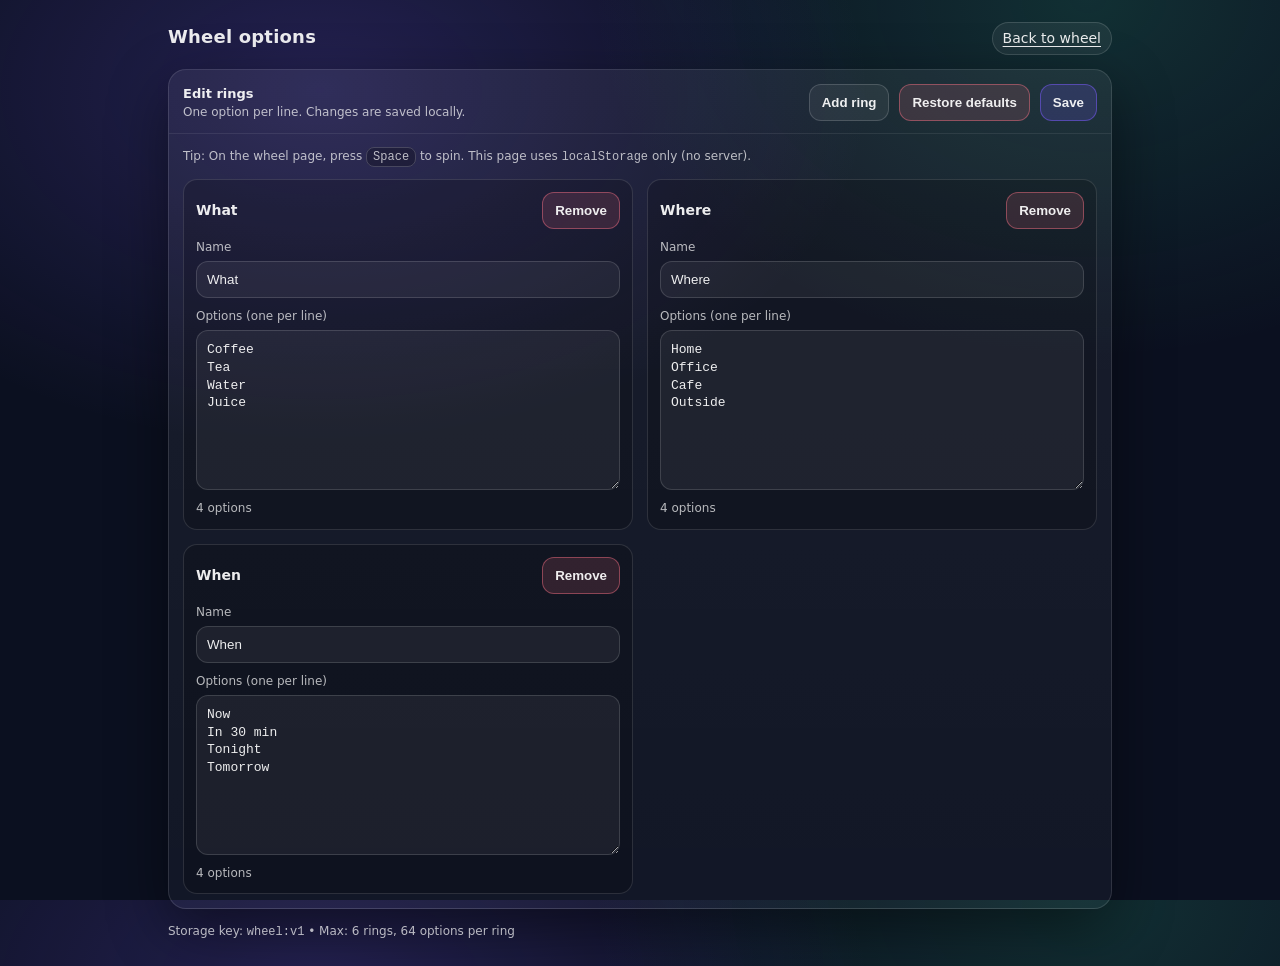
==== options.html @ 3c8fedf0 "init commit" ====
<!doctype html>
<html lang="en">
  <head>
    <meta charset="UTF-8" />
    <meta name="viewport" content="width=device-width, initial-scale=1" />
    <meta name="theme-color" content="#0b1020" />
    <title>Wheel — Options</title>
    <link rel="manifest" href="./manifest.webmanifest" />
    <style>
      :root {
        color-scheme: dark;
        --bg: #0b1020;
        --panel: rgba(255, 255, 255, 0.06);
        --text: rgba(255, 255, 255, 0.92);
        --muted: rgba(255, 255, 255, 0.7);
        --accent: #7c5cff;
        --ok: #34d399;
        --danger: #fb7185;
        --shadow: 0 20px 60px rgba(0, 0, 0, 0.45);
        --radius: 18px;
      }
      * {
        box-sizing: border-box;
      }
      html,
      body {
        height: 100%;
      }
      body {
        margin: 0;
        font: 14px/1.35 system-ui, -apple-system, Segoe UI, Roboto, Ubuntu, Cantarell,
          Noto Sans, "Helvetica Neue", Arial;
        color: var(--text);
        background: radial-gradient(1000px 650px at 25% 10%, rgba(124, 92, 255, 0.22), transparent 55%),
          radial-gradient(900px 650px at 85% 0%, rgba(52, 211, 153, 0.16), transparent 55%),
          var(--bg);
      }
      a {
        color: inherit;
        text-underline-offset: 3px;
      }
      .wrap {
        max-width: 980px;
        margin: 0 auto;
        padding: 22px 18px 28px;
        display: grid;
        gap: 14px;
      }
      header {
        display: flex;
        align-items: baseline;
        justify-content: space-between;
        gap: 12px;
      }
      header h1 {
        margin: 0;
        font-size: 18px;
        letter-spacing: 0.2px;
      }
      .pill {
        border: 1px solid rgba(255, 255, 255, 0.14);
        background: rgba(255, 255, 255, 0.06);
        padding: 6px 10px;
        border-radius: 999px;
        display: inline-flex;
        align-items: center;
        gap: 8px;
        user-select: none;
      }
      .card {
        background: linear-gradient(180deg, rgba(255, 255, 255, 0.06), rgba(255, 255, 255, 0.03));
        border: 1px solid rgba(255, 255, 255, 0.12);
        border-radius: var(--radius);
        box-shadow: var(--shadow);
        overflow: hidden;
      }
      .hd {
        padding: 14px 14px 12px;
        border-bottom: 1px solid rgba(255, 255, 255, 0.08);
        display: flex;
        align-items: center;
        justify-content: space-between;
        gap: 12px;
      }
      .hd .title {
        display: flex;
        flex-direction: column;
        gap: 2px;
      }
      .hd .title strong {
        font-size: 13px;
      }
      .hd .title span {
        font-size: 12px;
        color: var(--muted);
      }
      .bd {
        padding: 14px;
        display: grid;
        gap: 14px;
      }
      button {
        appearance: none;
        border: 1px solid rgba(255, 255, 255, 0.16);
        background: rgba(255, 255, 255, 0.06);
        color: var(--text);
        border-radius: 12px;
        padding: 10px 12px;
        font-weight: 700;
        cursor: pointer;
        transition: transform 120ms ease, background 120ms ease, border-color 120ms ease;
      }
      button:hover {
        background: rgba(255, 255, 255, 0.1);
        border-color: rgba(255, 255, 255, 0.22);
      }
      button:active {
        transform: translateY(1px);
      }
      button.primary {
        background: rgba(124, 92, 255, 0.18);
        border-color: rgba(124, 92, 255, 0.5);
      }
      button.danger {
        background: rgba(251, 113, 133, 0.14);
        border-color: rgba(251, 113, 133, 0.45);
      }
      .grid {
        display: grid;
        grid-template-columns: 1fr 1fr;
        gap: 14px;
      }
      @media (max-width: 900px) {
        .grid {
          grid-template-columns: 1fr;
        }
      }
      .ring {
        border: 1px solid rgba(255, 255, 255, 0.12);
        background: rgba(0, 0, 0, 0.18);
        border-radius: 14px;
        padding: 12px;
        display: grid;
        gap: 10px;
      }
      label {
        display: grid;
        gap: 6px;
        font-size: 12px;
        color: var(--muted);
      }
      input,
      textarea {
        width: 100%;
        border-radius: 12px;
        border: 1px solid rgba(255, 255, 255, 0.14);
        background: rgba(255, 255, 255, 0.06);
        color: var(--text);
        padding: 10px 10px;
        outline: none;
      }
      textarea {
        min-height: 160px;
        resize: vertical;
        font: 13px/1.35 ui-monospace, SFMono-Regular, Menlo, Monaco, Consolas, "Liberation Mono",
          "Courier New", monospace;
      }
      .actions {
        display: flex;
        gap: 10px;
        flex-wrap: wrap;
        justify-content: flex-end;
      }
      .hint {
        color: var(--muted);
        font-size: 12px;
      }
      .row {
        display: flex;
        align-items: center;
        justify-content: space-between;
        gap: 10px;
        flex-wrap: wrap;
      }
      .small {
        font-size: 12px;
        color: var(--muted);
      }
      kbd {
        font: 12px/1.1 ui-monospace, SFMono-Regular, Menlo, Monaco, Consolas, "Liberation Mono",
          "Courier New", monospace;
        padding: 2px 6px;
        border-radius: 8px;
        border: 1px solid rgba(255, 255, 255, 0.18);
        background: rgba(0, 0, 0, 0.25);
      }
    </style>
  </head>
  <body>
    <div class="wrap">
      <header>
        <h1>Wheel options</h1>
        <div class="row">
          <a class="pill" href="./index.html">Back to wheel</a>
        </div>
      </header>

      <section class="card">
        <div class="hd">
          <div class="title">
            <strong>Edit rings</strong>
            <span>One option per line. Changes are saved locally.</span>
          </div>
          <div class="actions">
            <button id="addRingBtn" type="button">Add ring</button>
            <button id="restoreBtn" class="danger" type="button">Restore defaults</button>
            <button id="saveBtn" class="primary" type="button">Save</button>
          </div>
        </div>
        <div class="bd">
          <div class="hint">
            Tip: On the wheel page, press <kbd>Space</kbd> to spin. This page uses
            <code>localStorage</code> only (no server).
          </div>
          <div class="grid" id="rings"></div>
        </div>
      </section>

      <div class="small">
        Storage key: <code>wheel:v1</code> • Max: 6 rings, 64 options per ring
      </div>
    </div>

    <script type="module">
      const STORAGE_KEY = "wheel:v1";

      const defaultConfig = {
        rings: [
          { name: "What", options: ["Coffee", "Tea", "Water", "Juice"] },
          { name: "Where", options: ["Home", "Office", "Cafe", "Outside"] },
          { name: "When", options: ["Now", "In 30 min", "Tonight", "Tomorrow"] },
        ],
      };

      function loadConfig() {
        try {
          const raw = localStorage.getItem(STORAGE_KEY);
          if (!raw) return structuredClone(defaultConfig);
          const parsed = JSON.parse(raw);
          if (!parsed?.rings?.length) return structuredClone(defaultConfig);
          return parsed;
        } catch {
          return structuredClone(defaultConfig);
        }
      }

      function saveConfig(cfg) {
        localStorage.setItem(STORAGE_KEY, JSON.stringify(cfg));
      }

      function normalizeOptions(rawText) {
        return String(rawText ?? "")
          .split(/\r?\n/g)
          .map((s) => s.trim())
          .filter(Boolean)
          .slice(0, 64);
      }

      function escapeHtml(s) {
        return String(s)
          .replaceAll("&", "&amp;")
          .replaceAll("<", "&lt;")
          .replaceAll(">", "&gt;")
          .replaceAll('"', "&quot;")
          .replaceAll("'", "&#039;");
      }

      const ringsEl = document.getElementById("rings");
      const saveBtn = document.getElementById("saveBtn");
      const restoreBtn = document.getElementById("restoreBtn");
      const addRingBtn = document.getElementById("addRingBtn");

      /** @type {{ rings: { name: string, options: string[] }[] }} */
      let config = loadConfig();

      function render() {
        ringsEl.innerHTML = "";
        const rings = config.rings.slice(0, 6);

        rings.forEach((ring, idx) => {
          const div = document.createElement("div");
          div.className = "ring";
          div.innerHTML = `
            <div class="row">
              <strong>${escapeHtml(ring.name || `Wheel ${idx + 1}`)}</strong>
              <button type="button" class="danger" data-remove="${idx}">Remove</button>
            </div>
            <label>
              Name
              <input data-name="${idx}" value="${escapeHtml(ring.name ?? "")}" placeholder="e.g. Where" />
            </label>
            <label>
              Options (one per line)
              <textarea data-options="${idx}" spellcheck="false" placeholder="Option 1&#10;Option 2&#10;Option 3">${escapeHtml(
                (ring.options ?? []).join("\n")
              )}</textarea>
            </label>
            <div class="hint">${(ring.options?.length ?? 0) || 0} options</div>
          `;
          ringsEl.appendChild(div);
        });
      }

      function readFormIntoConfig() {
        const next = { rings: [] };
        const ringCount = Math.min(6, config.rings.length);
        for (let i = 0; i < ringCount; i++) {
          const nameInput = document.querySelector(`[data-name="${i}"]`);
          const optionsText = document.querySelector(`[data-options="${i}"]`);
          const name = String(nameInput?.value ?? "").trim() || `Wheel ${i + 1}`;
          const options = normalizeOptions(optionsText?.value ?? "");
          next.rings.push({ name, options: options.length ? options : ["(empty)"] });
        }
        config = next;
      }

      ringsEl.addEventListener("click", (e) => {
        const btn = e.target?.closest?.("button[data-remove]");
        if (!btn) return;
        const idx = Number(btn.getAttribute("data-remove"));
        if (!Number.isFinite(idx)) return;
        config.rings.splice(idx, 1);
        if (config.rings.length === 0) config = structuredClone(defaultConfig);
        render();
      });

      saveBtn.addEventListener("click", () => {
        readFormIntoConfig();
        saveConfig(config);
        saveBtn.textContent = "Saved";
        setTimeout(() => (saveBtn.textContent = "Save"), 700);
      });

      restoreBtn.addEventListener("click", () => {
        config = structuredClone(defaultConfig);
        saveConfig(config);
        render();
      });

      addRingBtn.addEventListener("click", () => {
        if (config.rings.length >= 6) return;
        config.rings.push({ name: `Wheel ${config.rings.length + 1}`, options: ["Option A", "Option B"] });
        render();
      });

      render();

      // Offline availability (service worker)
      if ("serviceWorker" in navigator) {
        navigator.serviceWorker.register("./sw.js").catch(() => {});
      }
    </script>
  </body>
</html>
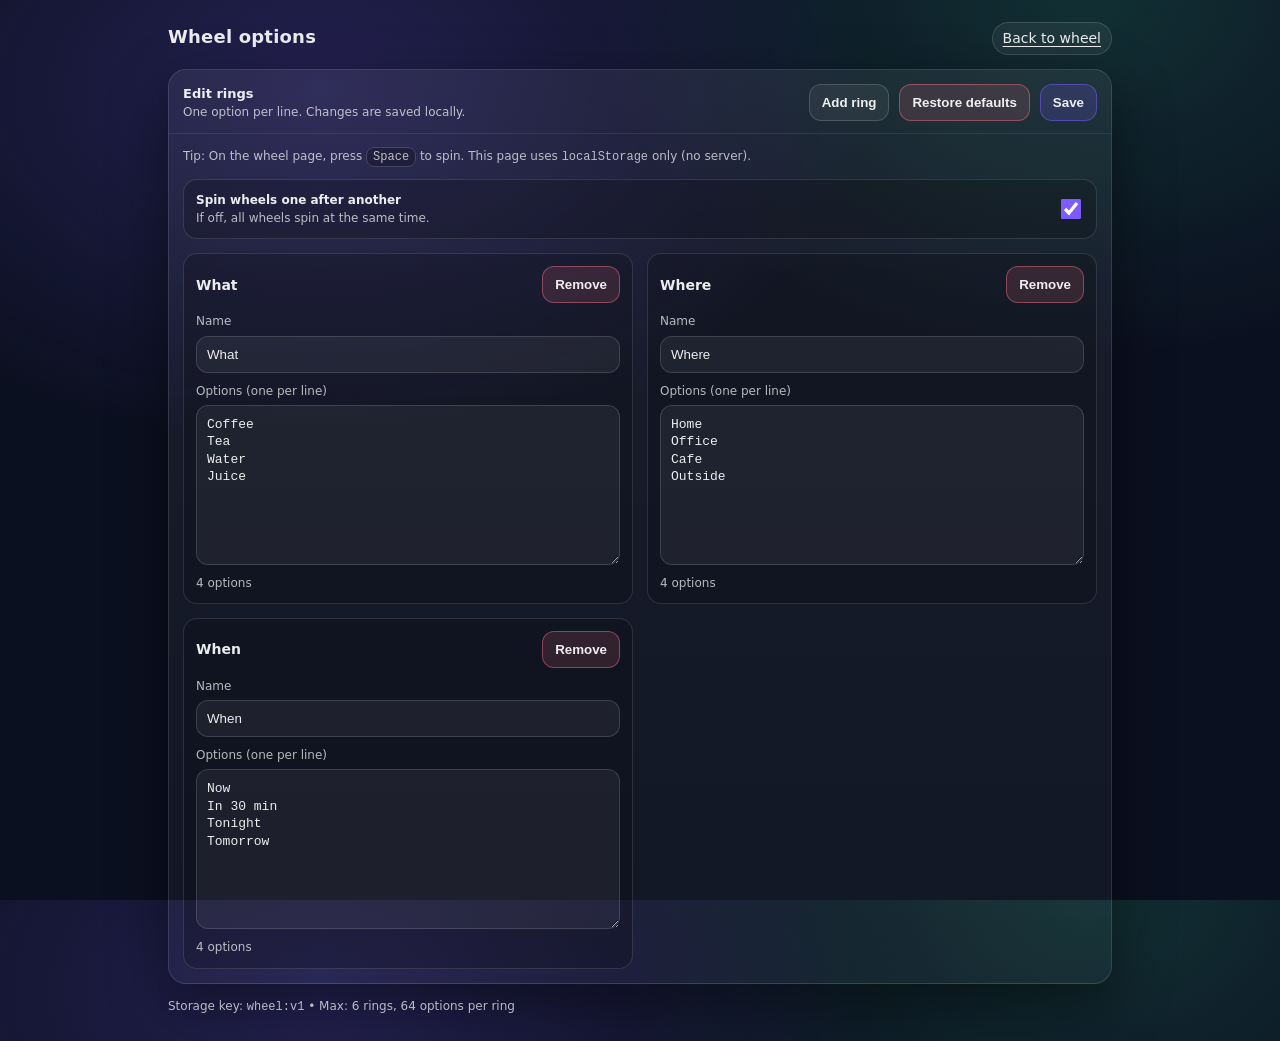
==== commit fe01d45c: "Add sequential spin option for wheels and update related functionality" ====
--- a/options.html
+++ b/options.html
@@ -143,6 +143,32 @@
         display: grid;
         gap: 10px;
       }
+      .toggle {
+        display: flex;
+        align-items: center;
+        justify-content: space-between;
+        gap: 12px;
+        padding: 12px;
+        border: 1px solid rgba(255, 255, 255, 0.12);
+        background: rgba(0, 0, 0, 0.18);
+        border-radius: 14px;
+      }
+      .toggle .txt {
+        display: grid;
+        gap: 2px;
+      }
+      .toggle .txt strong {
+        font-size: 12px;
+      }
+      .toggle .txt span {
+        color: var(--muted);
+        font-size: 12px;
+      }
+      .toggle input[type="checkbox"] {
+        width: 20px;
+        height: 20px;
+        accent-color: var(--accent);
+      }
       label {
         display: grid;
         gap: 6px;
@@ -222,6 +248,13 @@
             Tip: On the wheel page, press <kbd>Space</kbd> to spin. This page uses
             <code>localStorage</code> only (no server).
           </div>
+          <div class="toggle">
+            <div class="txt">
+              <strong>Spin wheels one after another</strong>
+              <span>If off, all wheels spin at the same time.</span>
+            </div>
+            <input id="sequentialSpin" type="checkbox" />
+          </div>
           <div class="grid" id="rings"></div>
         </div>
       </section>
@@ -235,6 +268,7 @@
       const STORAGE_KEY = "wheel:v1";
 
       const defaultConfig = {
+        sequentialSpin: true,
         rings: [
           { name: "What", options: ["Coffee", "Tea", "Water", "Juice"] },
           { name: "Where", options: ["Home", "Office", "Cafe", "Outside"] },
@@ -279,12 +313,14 @@
       const saveBtn = document.getElementById("saveBtn");
       const restoreBtn = document.getElementById("restoreBtn");
       const addRingBtn = document.getElementById("addRingBtn");
-
-      /** @type {{ rings: { name: string, options: string[] }[] }} */
+      const sequentialSpinEl = document.getElementById("sequentialSpin");
+
+      /** @type {{ sequentialSpin?: boolean, rings: { name: string, options: string[] }[] }} */
       let config = loadConfig();
 
       function render() {
         ringsEl.innerHTML = "";
+        sequentialSpinEl.checked = config.sequentialSpin !== false;
         const rings = config.rings.slice(0, 6);
 
         rings.forEach((ring, idx) => {
@@ -312,7 +348,7 @@
       }
 
       function readFormIntoConfig() {
-        const next = { rings: [] };
+        const next = { sequentialSpin: sequentialSpinEl.checked, rings: [] };
         const ringCount = Math.min(6, config.rings.length);
         for (let i = 0; i < ringCount; i++) {
           const nameInput = document.querySelector(`[data-name="${i}"]`);
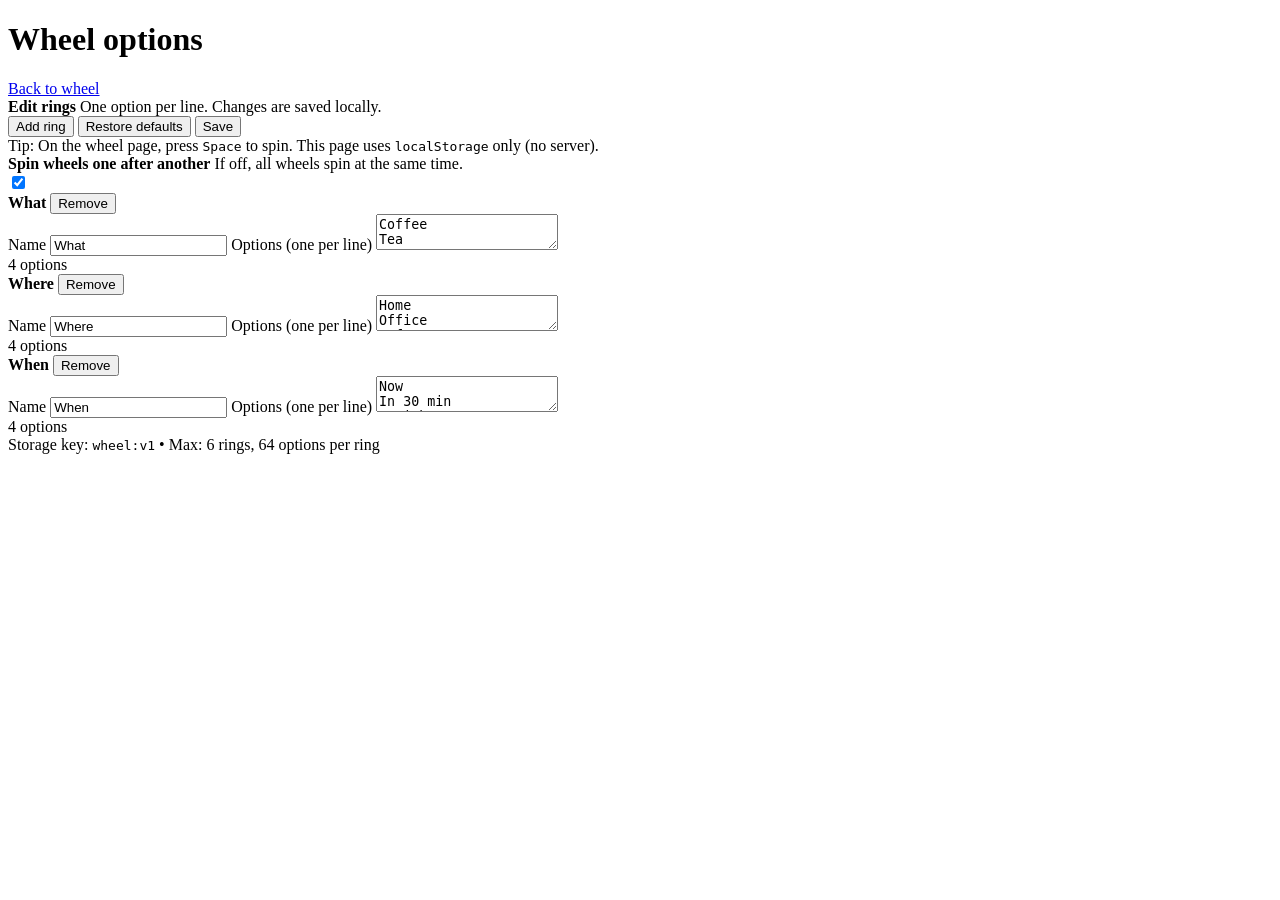
==== commit 389f8f0f: "Update service worker cache version and link stylesheets in HTML files - Incremented CACHE_NAME in s" ====
--- a/options.html
+++ b/options.html
@@ -6,223 +6,9 @@
     <meta name="theme-color" content="#0b1020" />
     <title>Wheel — Options</title>
     <link rel="manifest" href="./manifest.webmanifest" />
-    <style>
-      :root {
-        color-scheme: dark;
-        --bg: #0b1020;
-        --panel: rgba(255, 255, 255, 0.06);
-        --text: rgba(255, 255, 255, 0.92);
-        --muted: rgba(255, 255, 255, 0.7);
-        --accent: #7c5cff;
-        --ok: #34d399;
-        --danger: #fb7185;
-        --shadow: 0 20px 60px rgba(0, 0, 0, 0.45);
-        --radius: 18px;
-      }
-      * {
-        box-sizing: border-box;
-      }
-      html,
-      body {
-        height: 100%;
-      }
-      body {
-        margin: 0;
-        font: 14px/1.35 system-ui, -apple-system, Segoe UI, Roboto, Ubuntu, Cantarell,
-          Noto Sans, "Helvetica Neue", Arial;
-        color: var(--text);
-        background: radial-gradient(1000px 650px at 25% 10%, rgba(124, 92, 255, 0.22), transparent 55%),
-          radial-gradient(900px 650px at 85% 0%, rgba(52, 211, 153, 0.16), transparent 55%),
-          var(--bg);
-      }
-      a {
-        color: inherit;
-        text-underline-offset: 3px;
-      }
-      .wrap {
-        max-width: 980px;
-        margin: 0 auto;
-        padding: 22px 18px 28px;
-        display: grid;
-        gap: 14px;
-      }
-      header {
-        display: flex;
-        align-items: baseline;
-        justify-content: space-between;
-        gap: 12px;
-      }
-      header h1 {
-        margin: 0;
-        font-size: 18px;
-        letter-spacing: 0.2px;
-      }
-      .pill {
-        border: 1px solid rgba(255, 255, 255, 0.14);
-        background: rgba(255, 255, 255, 0.06);
-        padding: 6px 10px;
-        border-radius: 999px;
-        display: inline-flex;
-        align-items: center;
-        gap: 8px;
-        user-select: none;
-      }
-      .card {
-        background: linear-gradient(180deg, rgba(255, 255, 255, 0.06), rgba(255, 255, 255, 0.03));
-        border: 1px solid rgba(255, 255, 255, 0.12);
-        border-radius: var(--radius);
-        box-shadow: var(--shadow);
-        overflow: hidden;
-      }
-      .hd {
-        padding: 14px 14px 12px;
-        border-bottom: 1px solid rgba(255, 255, 255, 0.08);
-        display: flex;
-        align-items: center;
-        justify-content: space-between;
-        gap: 12px;
-      }
-      .hd .title {
-        display: flex;
-        flex-direction: column;
-        gap: 2px;
-      }
-      .hd .title strong {
-        font-size: 13px;
-      }
-      .hd .title span {
-        font-size: 12px;
-        color: var(--muted);
-      }
-      .bd {
-        padding: 14px;
-        display: grid;
-        gap: 14px;
-      }
-      button {
-        appearance: none;
-        border: 1px solid rgba(255, 255, 255, 0.16);
-        background: rgba(255, 255, 255, 0.06);
-        color: var(--text);
-        border-radius: 12px;
-        padding: 10px 12px;
-        font-weight: 700;
-        cursor: pointer;
-        transition: transform 120ms ease, background 120ms ease, border-color 120ms ease;
-      }
-      button:hover {
-        background: rgba(255, 255, 255, 0.1);
-        border-color: rgba(255, 255, 255, 0.22);
-      }
-      button:active {
-        transform: translateY(1px);
-      }
-      button.primary {
-        background: rgba(124, 92, 255, 0.18);
-        border-color: rgba(124, 92, 255, 0.5);
-      }
-      button.danger {
-        background: rgba(251, 113, 133, 0.14);
-        border-color: rgba(251, 113, 133, 0.45);
-      }
-      .grid {
-        display: grid;
-        grid-template-columns: 1fr 1fr;
-        gap: 14px;
-      }
-      @media (max-width: 900px) {
-        .grid {
-          grid-template-columns: 1fr;
-        }
-      }
-      .ring {
-        border: 1px solid rgba(255, 255, 255, 0.12);
-        background: rgba(0, 0, 0, 0.18);
-        border-radius: 14px;
-        padding: 12px;
-        display: grid;
-        gap: 10px;
-      }
-      .toggle {
-        display: flex;
-        align-items: center;
-        justify-content: space-between;
-        gap: 12px;
-        padding: 12px;
-        border: 1px solid rgba(255, 255, 255, 0.12);
-        background: rgba(0, 0, 0, 0.18);
-        border-radius: 14px;
-      }
-      .toggle .txt {
-        display: grid;
-        gap: 2px;
-      }
-      .toggle .txt strong {
-        font-size: 12px;
-      }
-      .toggle .txt span {
-        color: var(--muted);
-        font-size: 12px;
-      }
-      .toggle input[type="checkbox"] {
-        width: 20px;
-        height: 20px;
-        accent-color: var(--accent);
-      }
-      label {
-        display: grid;
-        gap: 6px;
-        font-size: 12px;
-        color: var(--muted);
-      }
-      input,
-      textarea {
-        width: 100%;
-        border-radius: 12px;
-        border: 1px solid rgba(255, 255, 255, 0.14);
-        background: rgba(255, 255, 255, 0.06);
-        color: var(--text);
-        padding: 10px 10px;
-        outline: none;
-      }
-      textarea {
-        min-height: 160px;
-        resize: vertical;
-        font: 13px/1.35 ui-monospace, SFMono-Regular, Menlo, Monaco, Consolas, "Liberation Mono",
-          "Courier New", monospace;
-      }
-      .actions {
-        display: flex;
-        gap: 10px;
-        flex-wrap: wrap;
-        justify-content: flex-end;
-      }
-      .hint {
-        color: var(--muted);
-        font-size: 12px;
-      }
-      .row {
-        display: flex;
-        align-items: center;
-        justify-content: space-between;
-        gap: 10px;
-        flex-wrap: wrap;
-      }
-      .small {
-        font-size: 12px;
-        color: var(--muted);
-      }
-      kbd {
-        font: 12px/1.1 ui-monospace, SFMono-Regular, Menlo, Monaco, Consolas, "Liberation Mono",
-          "Courier New", monospace;
-        padding: 2px 6px;
-        border-radius: 8px;
-        border: 1px solid rgba(255, 255, 255, 0.18);
-        background: rgba(0, 0, 0, 0.25);
-      }
-    </style>
+    <link rel="stylesheet" href="./styles.css" />
   </head>
-  <body>
+  <body class="page-options">
     <div class="wrap">
       <header>
         <h1>Wheel options</h1>
